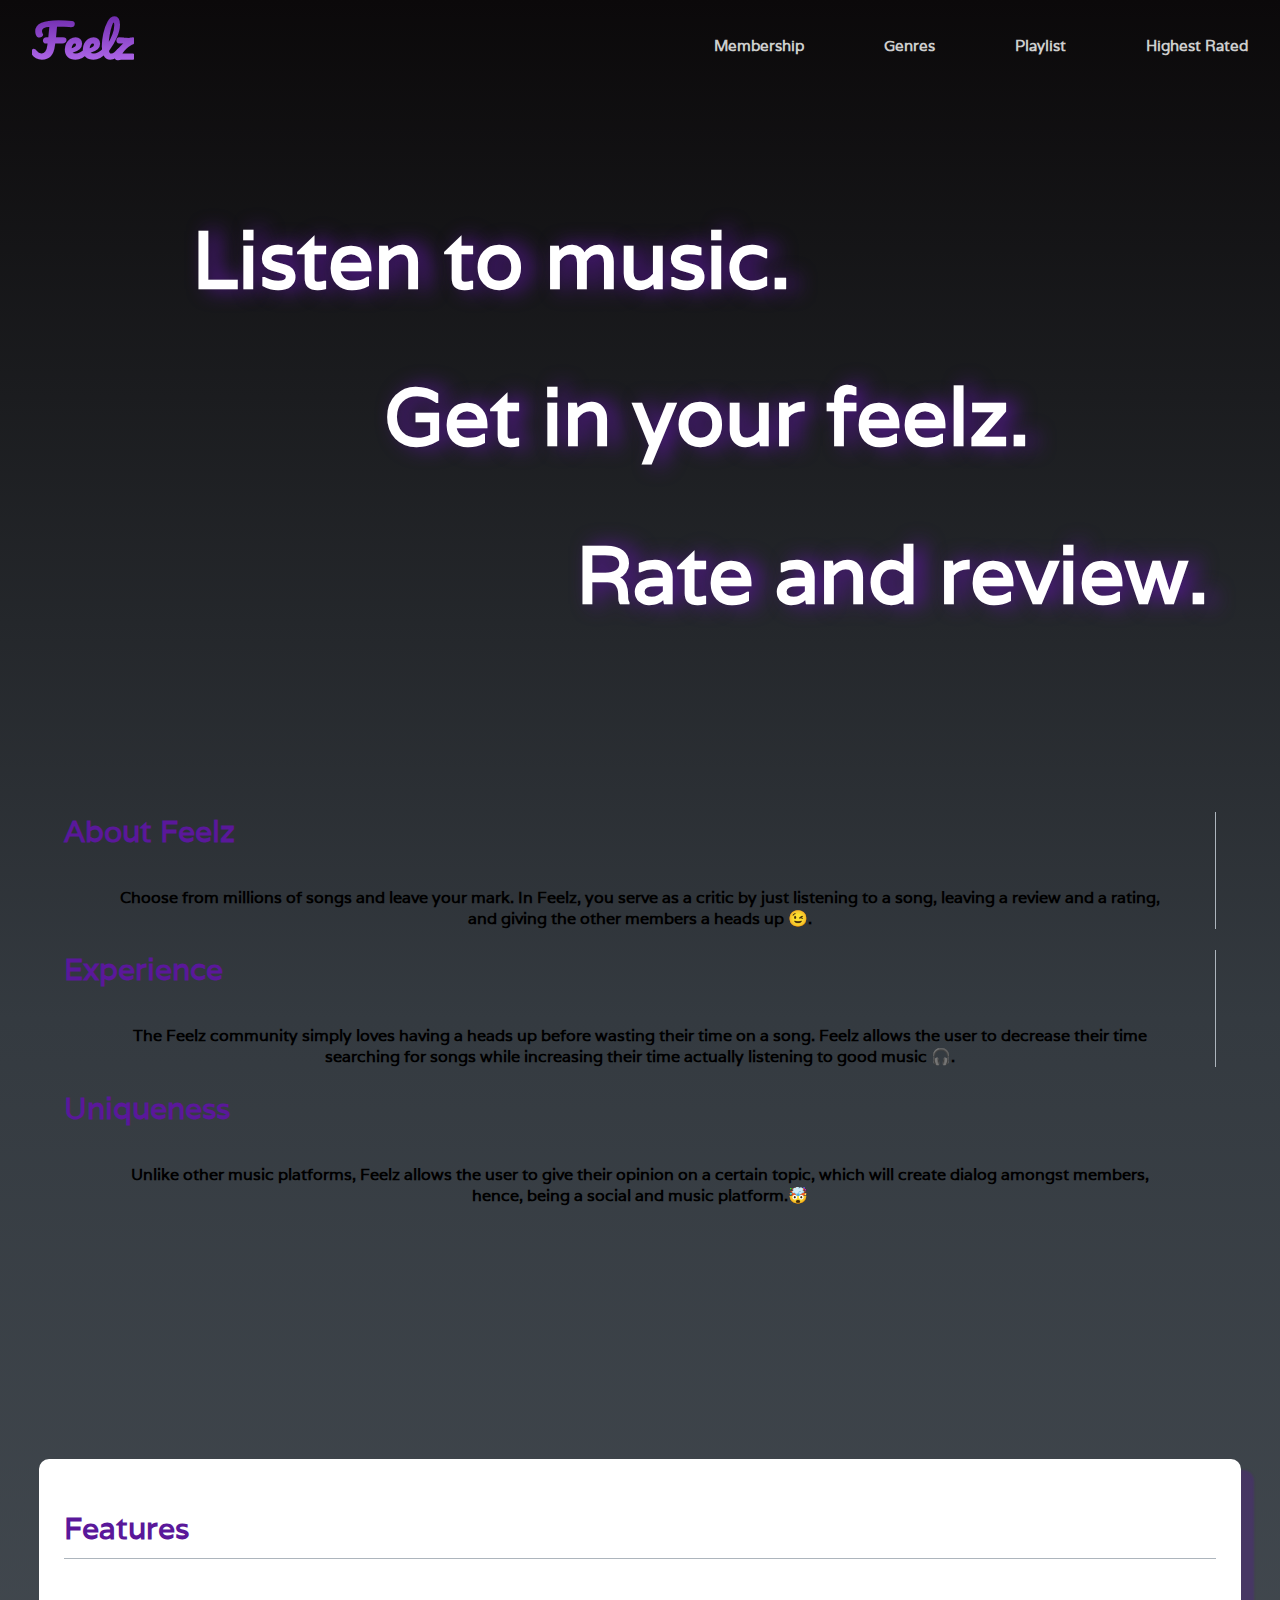
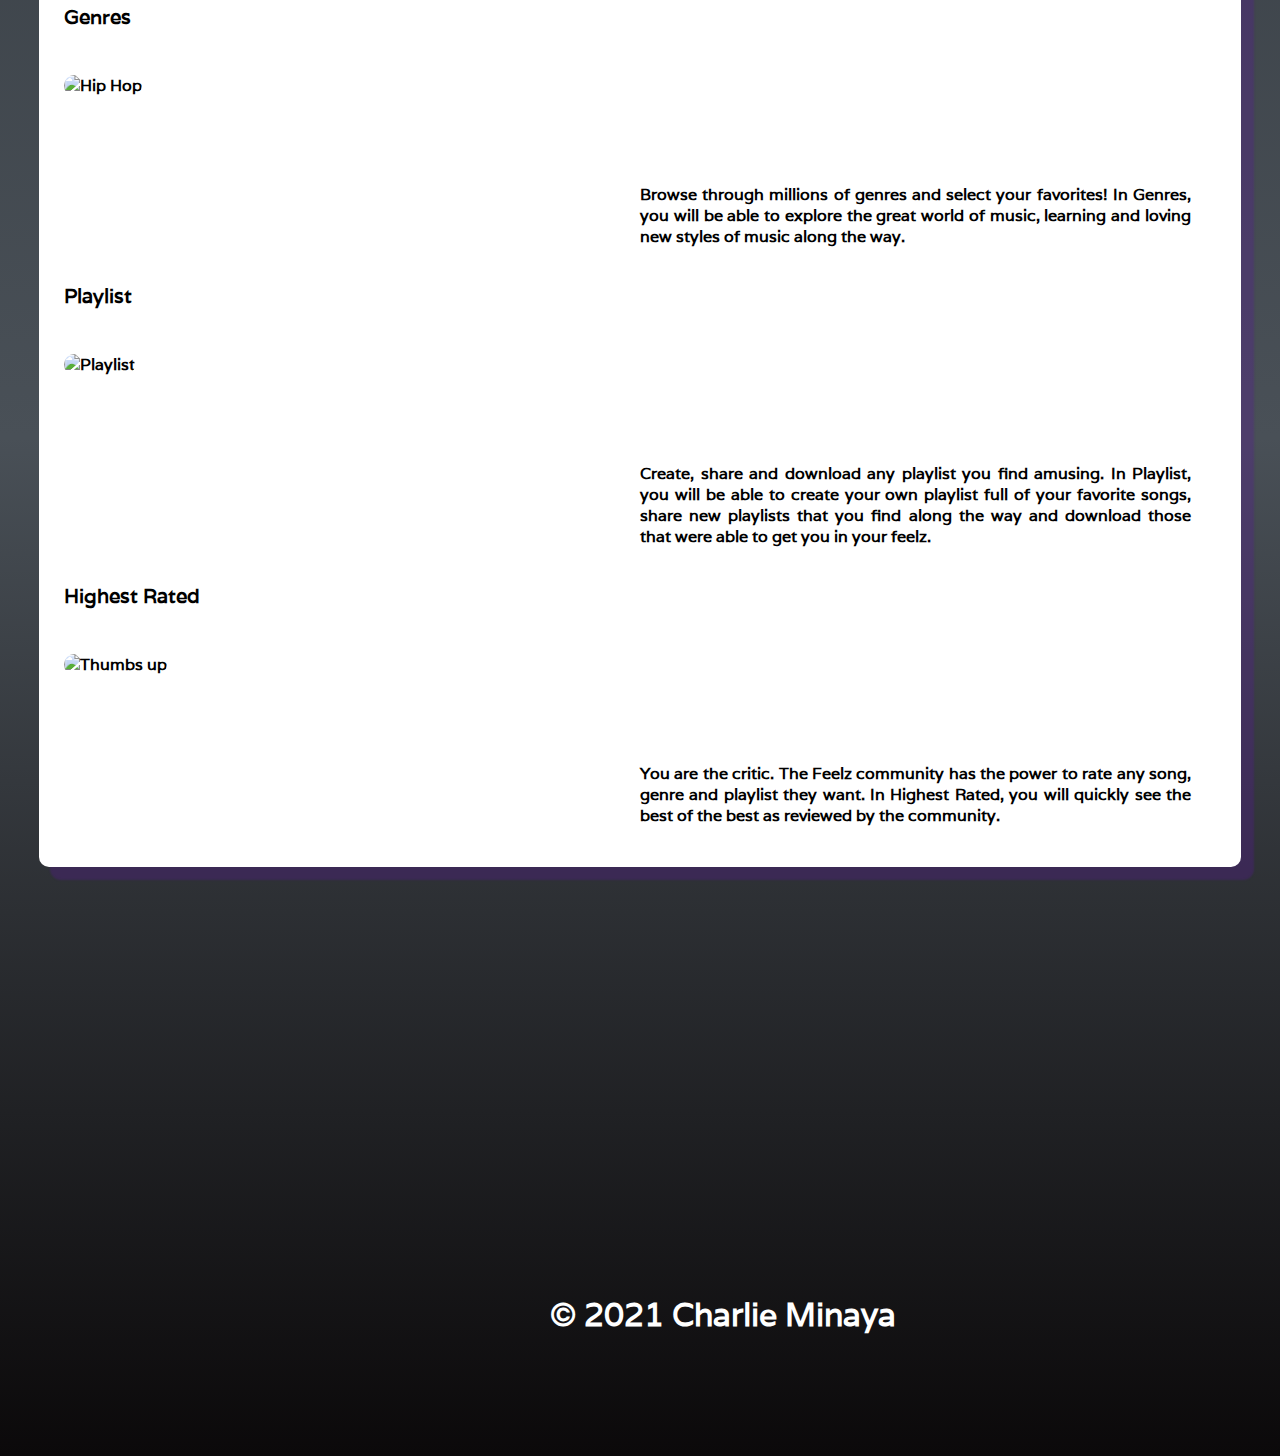
==== index.html @ f4059dd5 "Add files via upload" ====
<!DOCTYPE html>
<html lang="en">

<head>
    <meta charset="UTF-8">
    <meta name="viewport" content="width=device-width, initial-scale=1.0">
    <title>Music Review Landing Page</title>
    <link rel="preconnect" href="https://fonts.gstatic.com">
    <link href="https://fonts.googleapis.com/css2?family=Pacifico&family=Varela&display=swap" rel="stylesheet">
    <link rel="stylesheet" href="app.css">

</head>

<body>
    <header id="navbar">
        <div class="container">
            <h1 class="logo"><a href="index.html">Feelz</a></h1>
            <nav class="navbar-container">
                <ul class="navbar-menu">
                    <li class="navbar-item"><a href="membership.html">Membership</a></li>
                    <li class="navbar-item"><a href="#">Genres</a></li>
                    <li class="navbar-item"><a href="#">Playlist</a></li>
                    <li class="navbar-item"><a href="#">Highest Rated</a></li>
                </ul>
            </nav>
        </div>
    </header>

    <section id="slogan">
        <div class="slogan-container">
            <h1 class="slogan-p1">Listen to music.</h1>
            <h1 class="slogan-p2">Get in your feelz.</h1>
            <h1 class="slogan-p3">Rate and review.</h1>
        </div>
    </section>

    <section id="about">
        <div class="about-container">
            <div class="about-panel">
                <h2>About Feelz</h2>
                <h4>Choose from millions of songs and leave your mark. In Feelz, you serve as a critic by just listening
                    to a song, leaving a review and a rating, and giving the other members a heads up 😉. </h3>
            </div>
            <div class="about-panel">
                <h2>Experience</h2>
                <h4>The Feelz community simply loves having a heads up before wasting their time on a song. Feelz allows
                    the user to decrease their time searching for songs while increasing their time actually listening
                    to good music 🎧.</h3>
            </div>
            <div class="about-panel">
                <h2>Uniqueness</h2>
                <h4>Unlike other music platforms, Feelz allows the user to give their opinion on a certain topic, which
                    will create dialog amongst members, hence, being a social and music platform.🤯</h3>
            </div>
        </div>
    </section>

    <section id="features">
        <div class="features-container">
            <h2>Features</h2>
            <div class="genres">
                <div>
                    <h3>Genres</h3>
                    <img src="https://images.unsplash.com/photo-1546528377-9049abbac32f?ixid=MXwxMjA3fDB8MHxzZWFyY2h8NHx8aGlwJTIwaG9wfGVufDB8fDB8&ixlib=rb-1.2.1&auto=format&fit=crop&w=800&q=60"
                        alt="Hip Hop">
                </div>
                <div>
                    <p>Browse through millions of genres and select your favorites! In Genres, you will be able to
                        explore the great world of music, learning and loving new styles of music along the way.</p>
                </div>
            </div>
            <div class="playlist">
                <div>
                    <h3>Playlist</h3>
                    <img src="https://images.unsplash.com/photo-1483412033650-1015ddeb83d1?ixlib=rb-1.2.1&ixid=MXwxMjA3fDB8MHxzZWFyY2h8MTJ8fG11c2ljfGVufDB8fDB8&auto=format&fit=crop&w=800&q=60"
                        alt="Playlist">
                </div>
                <div>
                    <p>Create, share and download any playlist you find amusing. In Playlist, you will be able to create
                        your own playlist full of your favorite songs, share new playlists that you find along the way
                        and download those that were able to get you in your feelz.</p>
                </div>
            </div>
            <div class="rated">
                <div>
                    <h3>Highest Rated</h3>
                    <img src="https://images.unsplash.com/photo-1528782040086-e386ab717576?ixid=MXwxMjA3fDB8MHxzZWFyY2h8Mnx8bGlrZXxlbnwwfHwwfA%3D%3D&ixlib=rb-1.2.1&auto=format&fit=crop&w=800&q=60"
                        alt="Thumbs up">
                </div>
                <div>
                    <p>You are the critic. The Feelz community has the power to rate any song, genre and playlist they
                        want. In Highest Rated, you will quickly see the best of the best as reviewed by the community.
                    </p>
                </div>
            </div>
        </div>
    </section>

    <section id="iframe">
        <div class="iframe-container">
            <iframe src="file:///Users/charlieminaya/Desktop/Software%20Engineer/membership.html#"
                frameborder="0"></iframe>
        </div>
    </section>

    <article id="footer">
        <h1>© 2021 Charlie Minaya</h1>
    </article>


</body>

</html>
---- app.css ----
body {
    margin: 0;
    background-image: linear-gradient(to top, #0b090a, #495057, #343a40, #0b090a);
    font-family: 'Varela', sans-serif;
    font-weight: 800;
}

 .container {
    width: 95%;
    margin: 0 auto;
}

#navbar{
    background:transparent;
}

#navbar::after {
    content: '';
    display: table;
    clear:both
}

.logo {
    margin: 0;
    float: left;
    font-family: 'Pacifico', cursive;
    font-size: 45px;
    background: -webkit-linear-gradient(#5A189A, #C77DFF);
    -webkit-background-clip: text;
    -webkit-text-fill-color:transparent;
}

.navbar-container {
    display: flex;
    float: right;
    top: 0;
}

.navbar-menu {
    display: flex;
    justify-content: right;
    text-align: right;
    margin: 0;
    padding: 0;
    list-style: none;
}

.navbar-item {
    display: inline-block;
    margin-left: 80px;
    padding-top: 35px;
    position: relative;
}

.navbar-container a {
    color: #cdcecd;
    text-decoration: none;
    font-size: 15px;
}

.navbar-container a:hover {
    color: white;
}

.navbar-container a::before {
    content: '';
    display: block;
    height: 5px;
    width: 0%;
    background-color: #5A189A;
    position: absolute;
    top: 20px;
    transition: all ease-in-out 250ms;
}

.navbar-container a:hover::before {
    width: 100%;
} 

#slogan {
    color: white;
    margin-top: 5%;
    font-size: 2.5em;
    text-shadow: #5A189A 10px 0 20px;
    padding-bottom: 100px;
} 

.slogan-container {
    padding-top: 10px;
    /* display: flex; */
}

.slogan-container .slogan-p1 {
    display: flex;
    margin-left: 15%;
}

.slogan-container .slogan-p2 {
    display: flex;
    margin-left: 30%;
}

.slogan-container .slogan-p3 {
    display: flex;
    margin-left: 45%;
}

#about {
    display: flex;
    justify-content: center;
    align-items: center;
    min-height: 100vh;

}

.about-container .membership-container{
    margin-top: 30px;
    border: 10px;
    background-color: white;
    border-radius: 10px;
    padding: 25px 25px;
    width: 100%;
    max-width: 90%;
    display: flex;
    flex-direction: column;
    text-align: center;
    box-shadow: 12px 12px 2px 1px rgba(90, 24, 154, .3);
}

.about-panel {
    border-bottom: 1px solid #adb5bd;
}

.about-panel h2 {
    color: #5A189A;
}

.about-panel:last-child {
    border-bottom: none;
}

#features, #membership {
    display: flex;
    justify-content: center;
    align-items: center;
}

.features-container, .membership-container{
    margin-top: 200px;
    border: 10px;
    background-color: white;
    border-radius: 10px;
    padding: 25px 25px;
    width: 100%;
    max-width: 90%;
    display: flex;
    flex-direction: column;
    text-align: start;
    box-shadow: 12px 12px 2px 1px rgba(90, 24, 154, .3);
    margin-bottom: 200px;
} 

.features-container h2 {
    display: flex;
    font-size: 30px;
    font-weight: 900;
    color: #5A189A;
    padding-bottom: 10px;
    border-bottom: 1px solid #adb5bd;
}

.genres , .playlist, .rated {
    display: flex;
}

.genres div, .playlist div, .rated div {
    flex: 1;
}

.genres img, .playlist img, .rated img {
    margin-top: 25px;
    margin-left: 0;
    margin-bottom: 75px;
    height: 300px;
    width: 500px;
    border-radius: 20px;
}

.genres h3, .playlist h3, .rated h3 {
    font-size: 20px;
}

.genres p, .playlist p, .rated p {
    margin-top: 200px;
    color: black;
    text-align:justify;
    font-weight: bolder;
    margin-right: 25px;
}

#footer {
    color: white;
    display: flex;
    margin-top: 100px;
    margin-bottom: 100px;
    margin-left: 550px;
}

#footer h1 {
    margin-right: 300px;
    text-align: center;
}


#iframe {
    display: flex;
    justify-content: center;
}

iframe {
    border-radius: 20px;
    height: 100px;
    width: 200px;
}
.paragraph {
    color: transparent;
} 

.membership-container h2{
    color: #5A189A;
}

span {
    color: #5A189A;
    font-weight: bolder;
}
 
 @media (min-width: 900px) {
    .about-container {
        flex-direction: row;
        margin: 0;
        max-width: 90%;
    }
    .about-panel {
        border-bottom: none;
        border-right: 1px solid #adb5bd;
    }
    .about-panel:last-child {
        border-right: none;
    }
    #about {
        min-height:480px;
    }
    .about-panel h2 {
        padding-bottom: 15px;
        margin: 0;
        font-size: 30px;
        font-weight: 900;
        color: #5A189A;
    }
    .about-panel h4 {
        text-align: center;
        padding-left: 40px;
        padding-right: 40px;
    }
} 

@media (max-width:900px) {
    .features-container {
        flex-direction: column;
        margin: 0;
        max-width: 90%;
        margin-top: 100px;
    }
    .genres img, .playlist img, .rated  img{
        max-height: 40%;
        max-width: 90%;
    }
    .genres p, .playlist p, .rated p {
        margin-top: 100px;
        color: black;
        text-align:justify;
        font-weight: bolder;
        margin-right: 0;

    }
    .features-container h2 {
        font-size: 30px;
        font-weight: 900;
    }
    .iframe-container {
        margin-top: 100px;
    }
    #footer h1 {
        position:absolute;
        margin-right: 50px;
    }
}

@media (max-width: 770px) {

    .navbar-container .navbar-menu {
        flex-direction: row;
        position: absolute;
    }
    .iframe-container {
        margin-top: 100px;
    }
}

@media (max-width:864px) {
    .slogan-container .slogan-p1 {
        justify-content: center;
        align-items: center;
        text-align:center;
        margin-left: 20%;
        position: relative;
    }
    .slogan-container .slogan-p2 {
        justify-content: center;
        align-items: center;
        text-align:center;
        margin-left: 20%;
        position: relative;
    }
    .slogan-container .slogan-p3 {
        justify-content: center;
        align-items: center;
        text-align:center;
        margin-left: 20%;
        position: relative;
    }
}
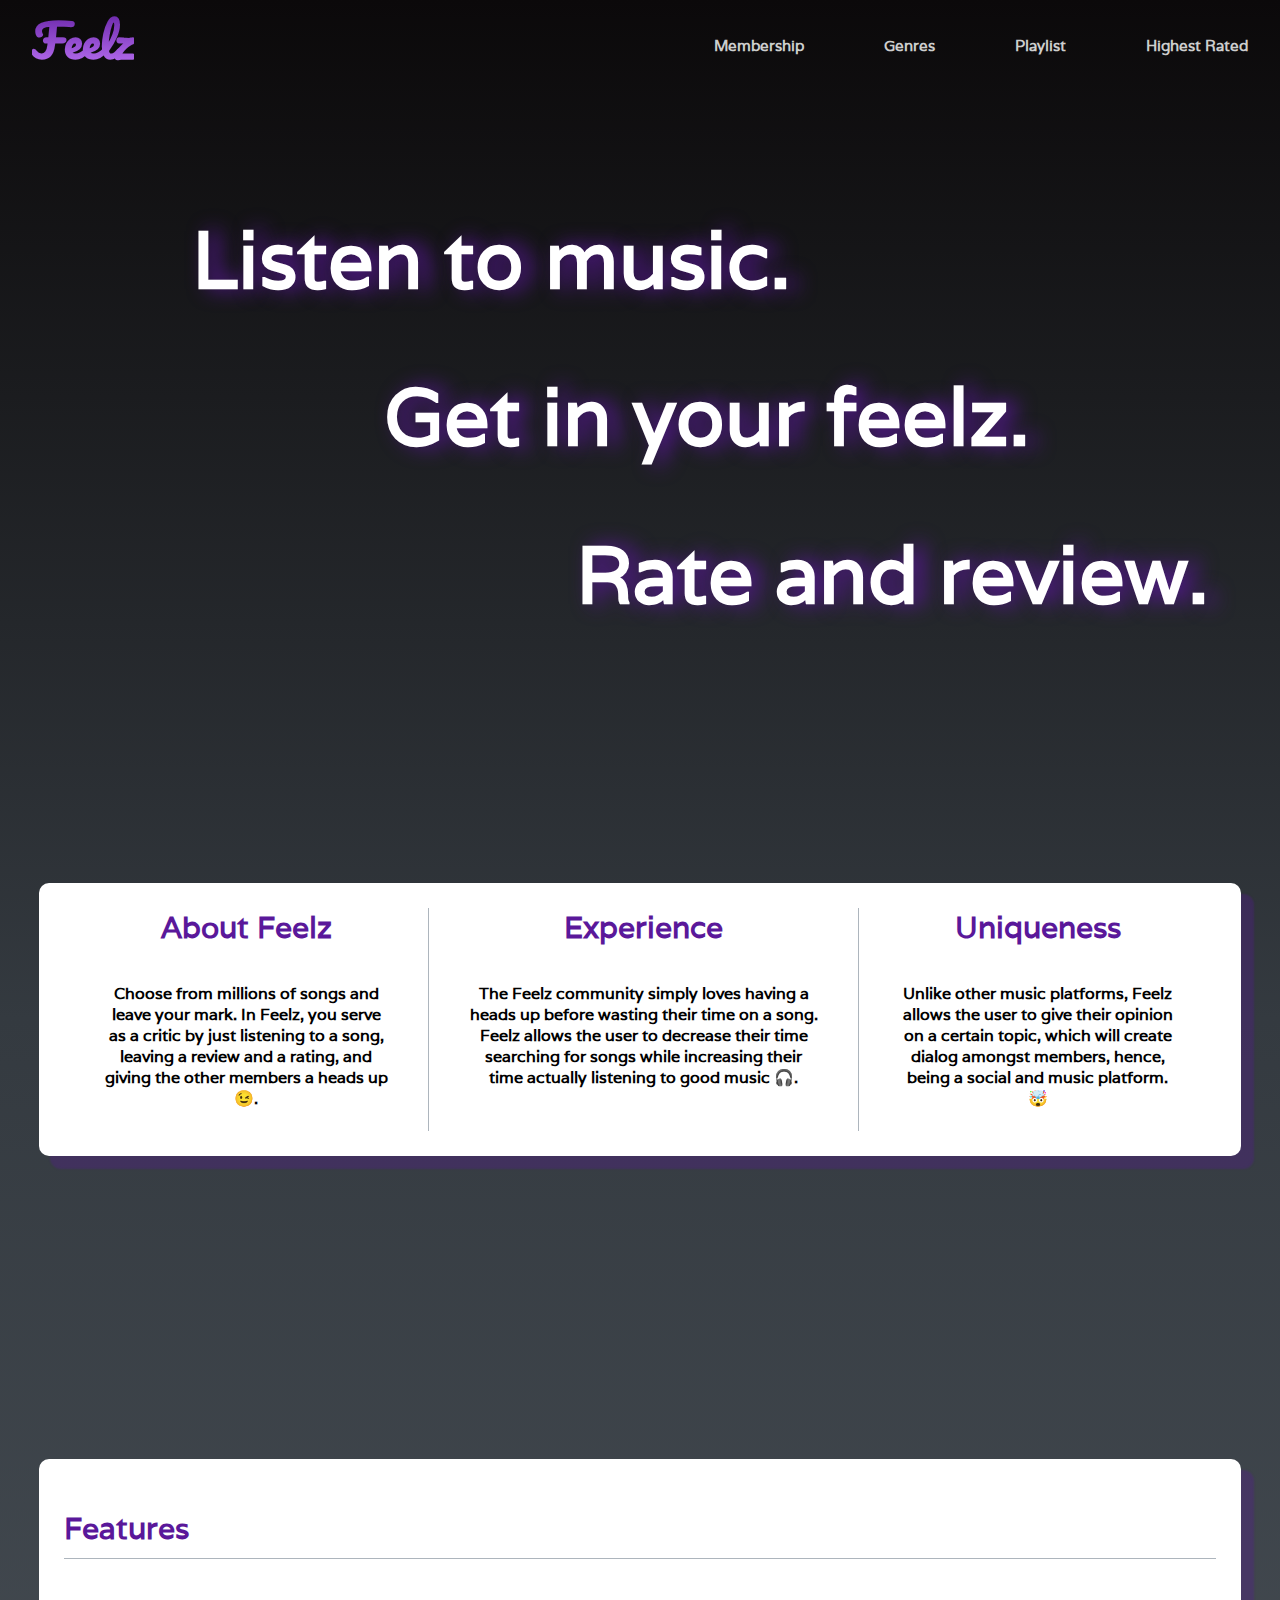
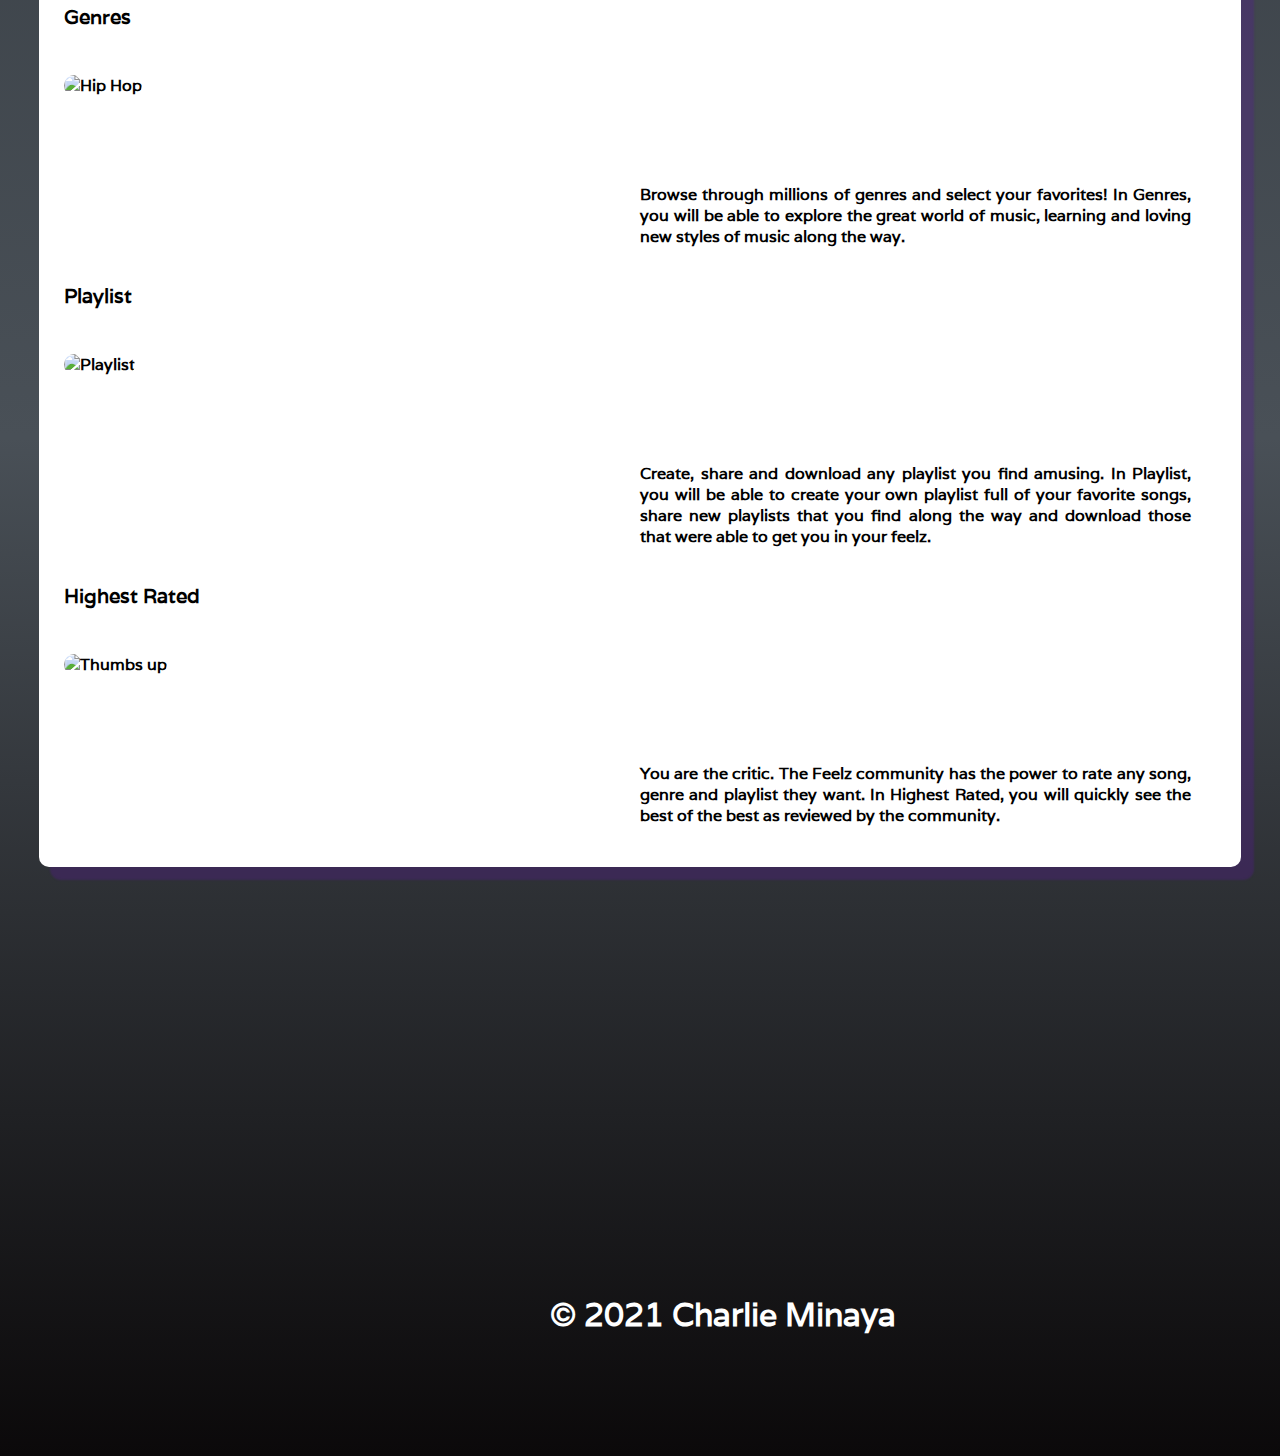
==== commit 29a9c45b: "Update index.html" ====
--- a/index.html
+++ b/index.html
@@ -98,7 +98,7 @@
 
     <section id="iframe">
         <div class="iframe-container">
-            <iframe src="file:///Users/charlieminaya/Desktop/Software%20Engineer/membership.html#"
+            <iframe src="https://charlieminaya.github.io/Software_Engineer_HW_1/membership.html"
                 frameborder="0"></iframe>
         </div>
     </section>
@@ -110,4 +110,4 @@
 
 </body>
 
-</html>+</html>
--- a/app.css
+++ b/app.css
@@ -113,7 +113,7 @@
 
 }
 
-.about-container .membership-container{
+.about-container {
     margin-top: 30px;
     border: 10px;
     background-color: white;
